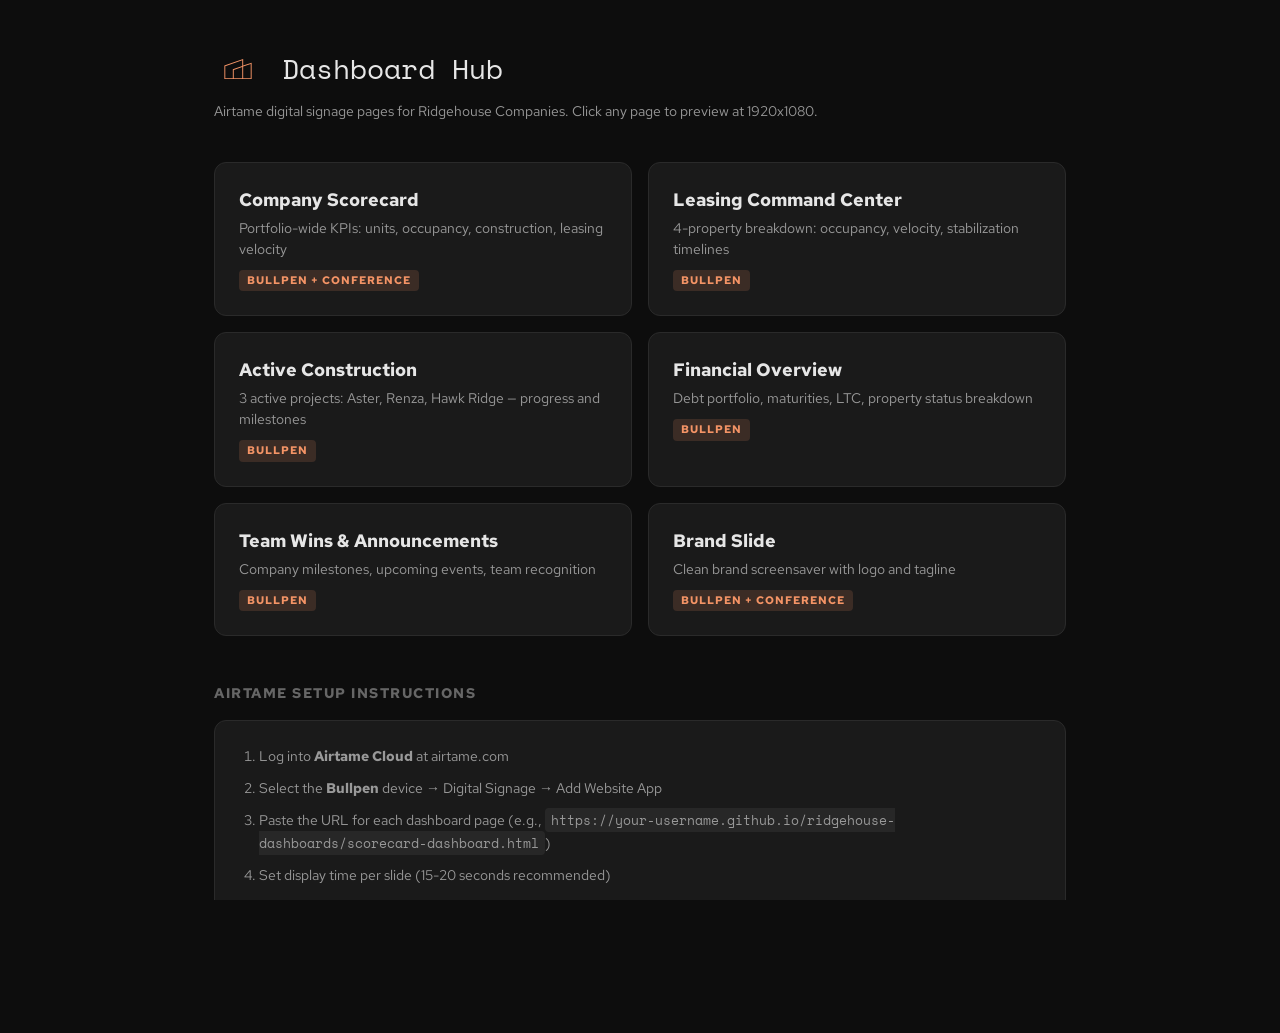
==== index.html @ 4a0c5790 "Initial commit: Airtame digital signage dashboards" ====
<!DOCTYPE html>
<html lang="en">
<head>
  <meta charset="UTF-8">
  <meta name="viewport" content="width=device-width, initial-scale=1.0">
  <title>Ridgehouse Dashboard Hub</title>
  <link rel="stylesheet" href="style.css">
  <style>
    /* Override TV-fixed sizing for this navigation page */
    html, body {
      width: 100%;
      height: 100%;
      overflow: auto;
      font-size: 16px;
    }

    .hub {
      max-width: 900px;
      margin: 0 auto;
      padding: 48px 24px;
    }

    .hub-header {
      display: flex;
      align-items: center;
      gap: 20px;
      margin-bottom: 12px;
    }

    .hub-logo {
      width: 48px;
      height: 42px;
    }

    .hub-title {
      font-family: var(--font-headline);
      font-size: 28px;
      color: var(--text-primary);
    }

    .hub-subtitle {
      font-size: 14px;
      color: var(--text-secondary);
      margin-bottom: 40px;
    }

    .hub-grid {
      display: grid;
      grid-template-columns: 1fr 1fr;
      gap: 16px;
    }

    .hub-card {
      background: var(--bg-card);
      border: 1px solid var(--border);
      border-radius: 12px;
      padding: 24px;
      text-decoration: none;
      color: var(--text-primary);
      transition: border-color 0.2s, background 0.2s;
    }

    .hub-card:hover {
      border-color: var(--copper-light);
      background: var(--bg-card-hover);
    }

    .hub-card-title {
      font-family: var(--font-body);
      font-weight: 700;
      font-size: 18px;
      margin-bottom: 6px;
    }

    .hub-card-desc {
      font-size: 14px;
      color: var(--text-secondary);
      line-height: 1.5;
    }

    .hub-card-screen {
      display: inline-block;
      margin-top: 10px;
      font-size: 11px;
      font-weight: 700;
      text-transform: uppercase;
      letter-spacing: 1px;
      padding: 3px 8px;
      border-radius: 4px;
      background: rgba(244, 148, 102, 0.15);
      color: var(--copper-light);
    }

    .hub-section {
      margin-top: 48px;
    }

    .hub-section-title {
      font-family: var(--font-body);
      font-weight: 700;
      font-size: 14px;
      text-transform: uppercase;
      letter-spacing: 1.5px;
      color: var(--text-muted);
      margin-bottom: 16px;
    }

    .hub-instructions {
      background: var(--bg-card);
      border: 1px solid var(--border);
      border-radius: 12px;
      padding: 24px;
      font-size: 14px;
      line-height: 1.7;
      color: var(--text-secondary);
    }

    .hub-instructions ol {
      padding-left: 20px;
    }

    .hub-instructions li {
      margin-bottom: 8px;
    }

    .hub-instructions code {
      background: rgba(255,255,255,0.06);
      padding: 2px 6px;
      border-radius: 4px;
      font-family: var(--font-headline);
      font-size: 13px;
    }
  </style>
</head>
<body>
  <div class="hub">

    <div class="hub-header">
      <svg class="hub-logo" viewBox="0 0 510 435">
        <path d="M310,181.5V110L110,180V325H400V150ZM120,315V187.09l180-63V185L200,220v95Zm90,0V227.09l90-31.5V315Zm180,0H310V192.09l80-28Z" fill="#F49466"/>
      </svg>
      <div class="hub-title">Dashboard Hub</div>
    </div>
    <div class="hub-subtitle">Airtame digital signage pages for Ridgehouse Companies. Click any page to preview at 1920x1080.</div>

    <div class="hub-grid">

      <a href="scorecard-dashboard.html" class="hub-card">
        <div class="hub-card-title">Company Scorecard</div>
        <div class="hub-card-desc">Portfolio-wide KPIs: units, occupancy, construction, leasing velocity</div>
        <span class="hub-card-screen">Bullpen + Conference</span>
      </a>

      <a href="leasing-dashboard.html" class="hub-card">
        <div class="hub-card-title">Leasing Command Center</div>
        <div class="hub-card-desc">4-property breakdown: occupancy, velocity, stabilization timelines</div>
        <span class="hub-card-screen">Bullpen</span>
      </a>

      <a href="construction-dashboard.html" class="hub-card">
        <div class="hub-card-title">Active Construction</div>
        <div class="hub-card-desc">3 active projects: Aster, Renza, Hawk Ridge — progress and milestones</div>
        <span class="hub-card-screen">Bullpen</span>
      </a>

      <a href="financial-dashboard.html" class="hub-card">
        <div class="hub-card-title">Financial Overview</div>
        <div class="hub-card-desc">Debt portfolio, maturities, LTC, property status breakdown</div>
        <span class="hub-card-screen">Bullpen</span>
      </a>

      <a href="announcements.html" class="hub-card">
        <div class="hub-card-title">Team Wins & Announcements</div>
        <div class="hub-card-desc">Company milestones, upcoming events, team recognition</div>
        <span class="hub-card-screen">Bullpen</span>
      </a>

      <a href="brand-slide.html" class="hub-card">
        <div class="hub-card-title">Brand Slide</div>
        <div class="hub-card-desc">Clean brand screensaver with logo and tagline</div>
        <span class="hub-card-screen">Bullpen + Conference</span>
      </a>

    </div>

    <div class="hub-section">
      <div class="hub-section-title">Airtame Setup Instructions</div>
      <div class="hub-instructions">
        <ol>
          <li>Log into <strong>Airtame Cloud</strong> at airtame.com</li>
          <li>Select the <strong>Bullpen</strong> device → Digital Signage → Add Website App</li>
          <li>Paste the URL for each dashboard page (e.g., <code>https://your-username.github.io/ridgehouse-dashboards/scorecard-dashboard.html</code>)</li>
          <li>Set display time per slide (15-20 seconds recommended)</li>
          <li>Repeat for the <strong>Conference Room</strong> device with its playlist</li>
          <li>Set display schedule: <strong>7:00 AM – 7:00 PM, weekdays</strong></li>
        </ol>
      </div>
    </div>

  </div>
</body>
</html>
---- style.css ----
/* Ridgehouse Companies — Airtame Dashboard Stylesheet */
/* Dark theme, TV-optimized, readable from 15+ feet */

@import url('https://fonts.googleapis.com/css2?family=Space+Mono&family=Red+Hat+Text:ital,wght@0,400;0,500;0,700;1,400&display=swap');

:root {
  /* Brand Colors */
  --black: #000000;
  --concrete: #E6E6E6;
  --copper-dark: #A0503C;
  --copper-light: #F49466;
  --deep-sage: #505A48;

  /* Dashboard Colors */
  --bg-primary: #0d0d0d;
  --bg-card: #1a1a1a;
  --bg-card-hover: #222222;
  --text-primary: #E6E6E6;
  --text-secondary: #999999;
  --text-muted: #666666;
  --border: #2a2a2a;

  /* Status Colors */
  --green: #4ade80;
  --green-bg: rgba(74, 222, 128, 0.1);
  --yellow: #facc15;
  --yellow-bg: rgba(250, 204, 21, 0.1);
  --red: #f87171;
  --red-bg: rgba(248, 113, 113, 0.1);
  --blue: #60a5fa;

  /* Typography */
  --font-headline: 'Space Mono', monospace;
  --font-body: 'Red Hat Text', sans-serif;
}

* {
  margin: 0;
  padding: 0;
  box-sizing: border-box;
}

html, body {
  width: 1920px;
  height: 1080px;
  overflow: hidden;
  background: var(--bg-primary);
  color: var(--text-primary);
  font-family: var(--font-body);
  font-size: 24px;
  line-height: 1.4;
  -webkit-font-smoothing: antialiased;
}

/* Page Layout */
.dashboard {
  width: 1920px;
  height: 1080px;
  padding: 40px 48px;
  display: flex;
  flex-direction: column;
}

/* Header */
.header {
  display: flex;
  justify-content: space-between;
  align-items: center;
  margin-bottom: 32px;
  padding-bottom: 20px;
  border-bottom: 2px solid var(--copper-dark);
}

.header-left {
  display: flex;
  align-items: center;
  gap: 20px;
}

.header-logo {
  width: 48px;
  height: 42px;
}

.header-title {
  font-family: var(--font-headline);
  font-size: 36px;
  letter-spacing: -0.5px;
  color: var(--text-primary);
}

.header-subtitle {
  font-family: var(--font-body);
  font-weight: 500;
  font-size: 18px;
  text-transform: uppercase;
  letter-spacing: 2px;
  color: var(--copper-light);
}

.header-date {
  font-family: var(--font-body);
  font-size: 20px;
  color: var(--text-secondary);
  text-align: right;
}

.header-date .date-label {
  font-size: 14px;
  text-transform: uppercase;
  letter-spacing: 1px;
  color: var(--text-muted);
}

/* Content area fills remaining space */
.content {
  flex: 1;
  display: flex;
  flex-direction: column;
  gap: 24px;
  min-height: 0;
}

/* Card Grid */
.card-grid {
  display: grid;
  gap: 24px;
}

.card-grid-2 { grid-template-columns: 1fr 1fr; }
.card-grid-3 { grid-template-columns: 1fr 1fr 1fr; }
.card-grid-4 { grid-template-columns: 1fr 1fr 1fr 1fr; }

/* Cards */
.card {
  background: var(--bg-card);
  border: 1px solid var(--border);
  border-radius: 12px;
  padding: 28px;
  display: flex;
  flex-direction: column;
}

.card-header {
  display: flex;
  justify-content: space-between;
  align-items: center;
  margin-bottom: 16px;
}

.card-title {
  font-family: var(--font-body);
  font-weight: 700;
  font-size: 22px;
  color: var(--text-primary);
}

.card-location {
  font-size: 16px;
  color: var(--text-secondary);
}

/* Metric Tiles */
.metric-row {
  display: grid;
  gap: 24px;
}

.metric-tile {
  background: var(--bg-card);
  border: 1px solid var(--border);
  border-radius: 12px;
  padding: 28px 32px;
  text-align: center;
}

.metric-value {
  font-family: var(--font-headline);
  font-size: 56px;
  color: var(--text-primary);
  line-height: 1.1;
}

.metric-label {
  font-family: var(--font-body);
  font-weight: 500;
  font-size: 16px;
  text-transform: uppercase;
  letter-spacing: 1.5px;
  color: var(--text-secondary);
  margin-top: 8px;
}

.metric-sublabel {
  font-size: 14px;
  color: var(--text-muted);
  margin-top: 4px;
}

/* Status Badges */
.badge {
  display: inline-block;
  padding: 4px 12px;
  border-radius: 20px;
  font-size: 14px;
  font-weight: 700;
  text-transform: uppercase;
  letter-spacing: 1px;
}

.badge-green { background: var(--green-bg); color: var(--green); }
.badge-yellow { background: var(--yellow-bg); color: var(--yellow); }
.badge-red { background: var(--red-bg); color: var(--red); }

/* Progress Bars */
.progress-bar {
  width: 100%;
  height: 12px;
  background: var(--border);
  border-radius: 6px;
  overflow: hidden;
  margin: 8px 0;
}

.progress-fill {
  height: 100%;
  border-radius: 6px;
  transition: width 0.3s ease;
}

.progress-green { background: var(--green); }
.progress-yellow { background: var(--yellow); }
.progress-red { background: var(--red); }
.progress-copper { background: var(--copper-light); }

/* Tables */
.table {
  width: 100%;
  border-collapse: collapse;
}

.table th {
  font-family: var(--font-body);
  font-weight: 500;
  font-size: 14px;
  text-transform: uppercase;
  letter-spacing: 1px;
  color: var(--text-muted);
  text-align: left;
  padding: 8px 12px;
  border-bottom: 1px solid var(--border);
}

.table td {
  font-size: 20px;
  padding: 12px;
  border-bottom: 1px solid var(--border);
  vertical-align: middle;
}

.table tr:last-child td {
  border-bottom: none;
}

/* Sentiment indicators */
.sentiment-dot {
  display: inline-block;
  width: 12px;
  height: 12px;
  border-radius: 50%;
  margin-right: 8px;
}

.sentiment-positive { background: var(--green); }
.sentiment-concerned { background: var(--red); }
.sentiment-neutral { background: var(--yellow); }

/* Footer */
.footer {
  display: flex;
  justify-content: space-between;
  align-items: center;
  padding-top: 16px;
  margin-top: auto;
  border-top: 1px solid var(--border);
  font-size: 14px;
  color: var(--text-muted);
}

.footer-brand {
  font-family: var(--font-headline);
  font-size: 14px;
  letter-spacing: 2px;
  color: var(--text-secondary);
}

/* Utility */
.text-green { color: var(--green); }
.text-yellow { color: var(--yellow); }
.text-red { color: var(--red); }
.text-copper { color: var(--copper-light); }
.text-muted { color: var(--text-muted); }
.text-right { text-align: right; }
.text-center { text-align: center; }
.font-mono { font-family: var(--font-headline); }
.mt-auto { margin-top: auto; }
.gap-sm { gap: 12px; }
.gap-md { gap: 24px; }
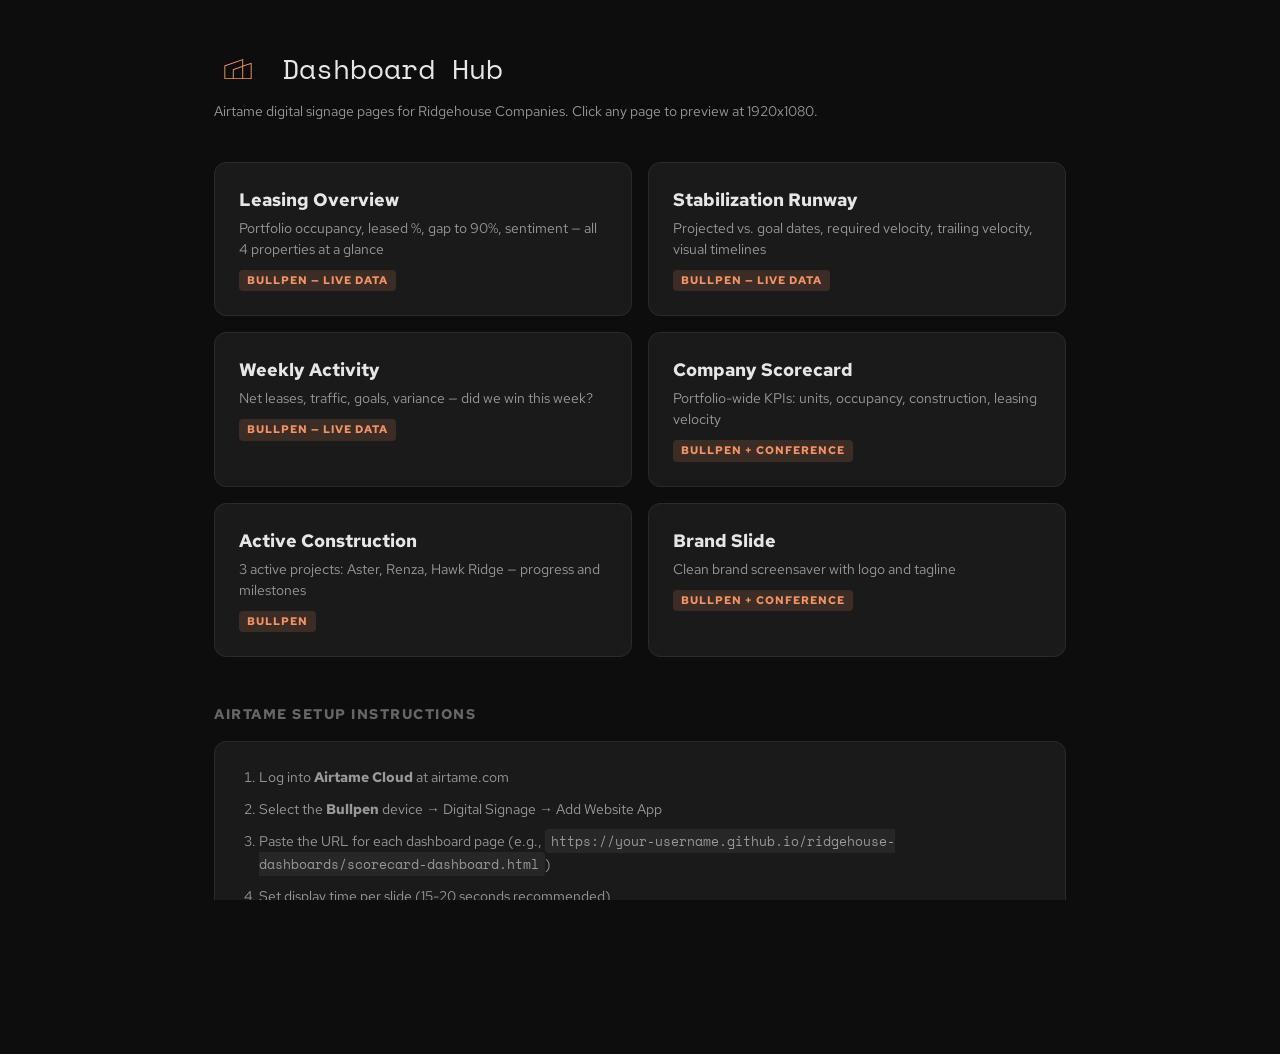
==== commit ae70d571: "Add 3 dedicated leasing pages with live data from pipeline" ====
--- a/index.html
+++ b/index.html
@@ -145,33 +145,33 @@
 
     <div class="hub-grid">
 
+      <a href="leasing-overview.html" class="hub-card">
+        <div class="hub-card-title">Leasing Overview</div>
+        <div class="hub-card-desc">Portfolio occupancy, leased %, gap to 90%, sentiment — all 4 properties at a glance</div>
+        <span class="hub-card-screen">Bullpen — Live Data</span>
+      </a>
+
+      <a href="stabilization-runway.html" class="hub-card">
+        <div class="hub-card-title">Stabilization Runway</div>
+        <div class="hub-card-desc">Projected vs. goal dates, required velocity, trailing velocity, visual timelines</div>
+        <span class="hub-card-screen">Bullpen — Live Data</span>
+      </a>
+
+      <a href="weekly-activity.html" class="hub-card">
+        <div class="hub-card-title">Weekly Activity</div>
+        <div class="hub-card-desc">Net leases, traffic, goals, variance — did we win this week?</div>
+        <span class="hub-card-screen">Bullpen — Live Data</span>
+      </a>
+
       <a href="scorecard-dashboard.html" class="hub-card">
         <div class="hub-card-title">Company Scorecard</div>
         <div class="hub-card-desc">Portfolio-wide KPIs: units, occupancy, construction, leasing velocity</div>
         <span class="hub-card-screen">Bullpen + Conference</span>
       </a>
 
-      <a href="leasing-dashboard.html" class="hub-card">
-        <div class="hub-card-title">Leasing Command Center</div>
-        <div class="hub-card-desc">4-property breakdown: occupancy, velocity, stabilization timelines</div>
-        <span class="hub-card-screen">Bullpen</span>
-      </a>
-
       <a href="construction-dashboard.html" class="hub-card">
         <div class="hub-card-title">Active Construction</div>
         <div class="hub-card-desc">3 active projects: Aster, Renza, Hawk Ridge — progress and milestones</div>
-        <span class="hub-card-screen">Bullpen</span>
-      </a>
-
-      <a href="financial-dashboard.html" class="hub-card">
-        <div class="hub-card-title">Financial Overview</div>
-        <div class="hub-card-desc">Debt portfolio, maturities, LTC, property status breakdown</div>
-        <span class="hub-card-screen">Bullpen</span>
-      </a>
-
-      <a href="announcements.html" class="hub-card">
-        <div class="hub-card-title">Team Wins & Announcements</div>
-        <div class="hub-card-desc">Company milestones, upcoming events, team recognition</div>
         <span class="hub-card-screen">Bullpen</span>
       </a>
 
